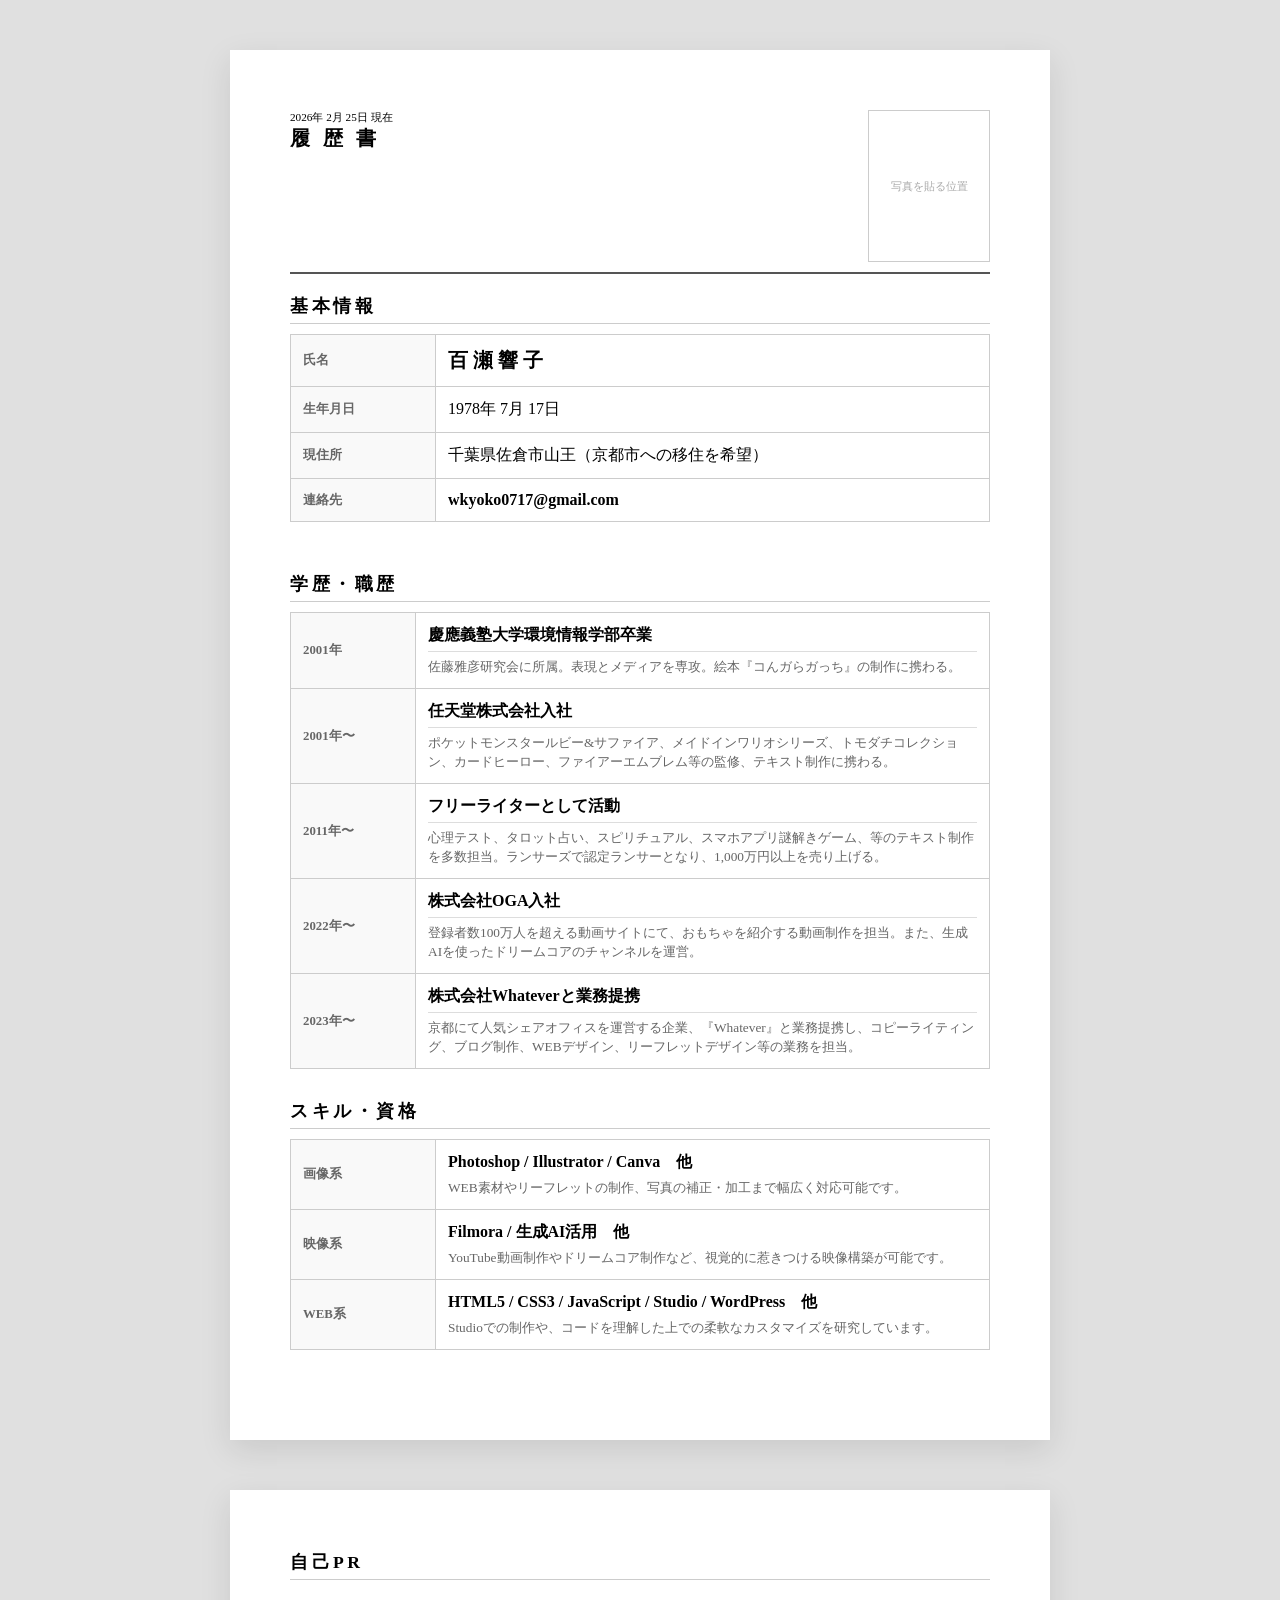
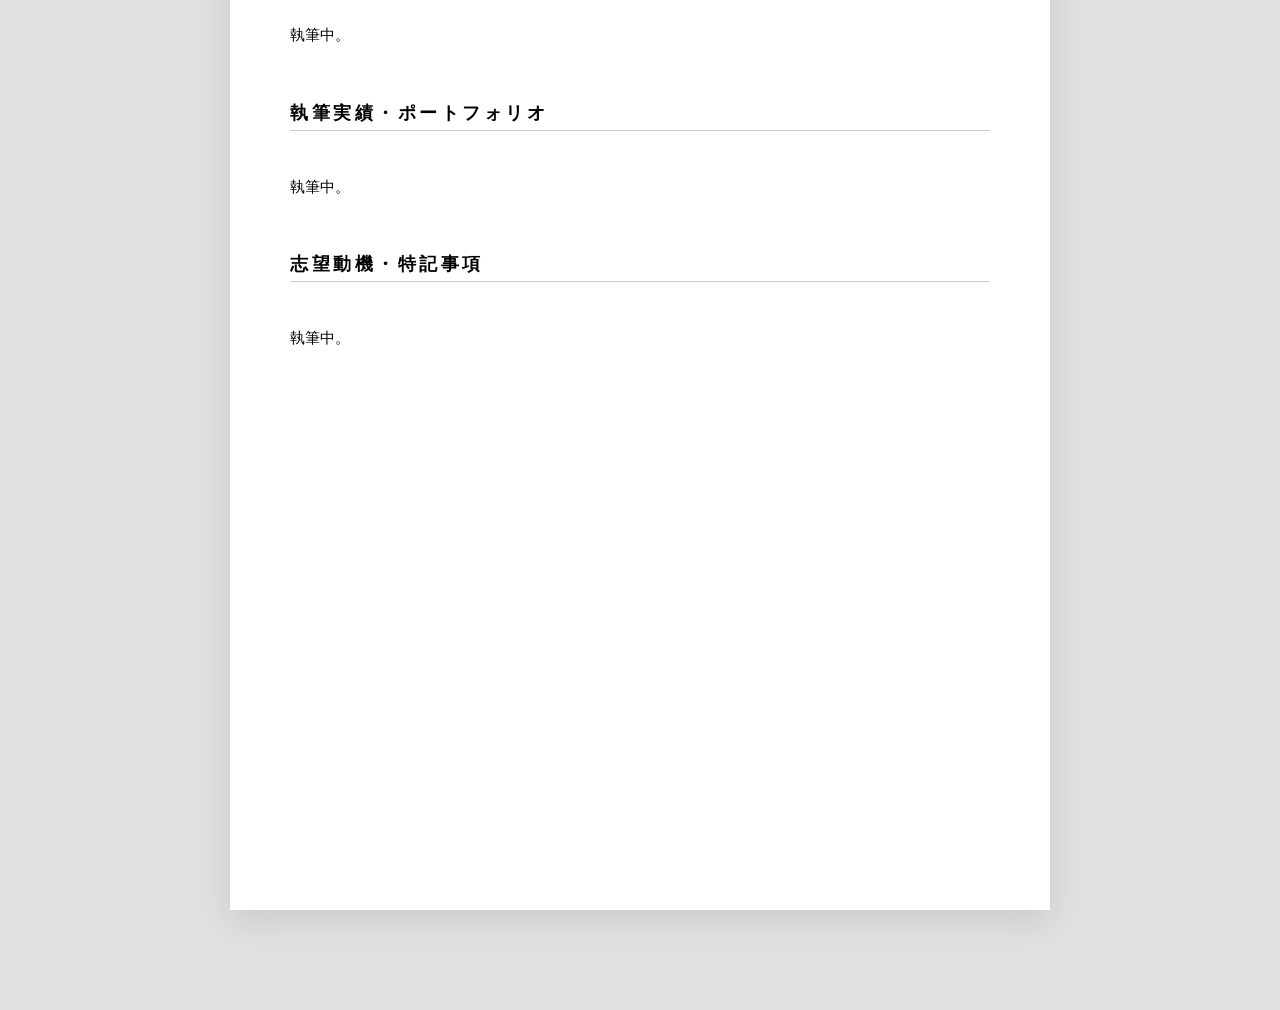
==== resume.html @ fda71596 "Add files via upload" ====
<!DOCTYPE html>
<html lang="ja">
<head>
    <meta charset="UTF-8">
    <title>履歴書 | Interactive Resume (2pages)</title>
    <style>
        /* --- 基本の「紙」の設定 --- */
        body {
            background-color: #e0e0e0; /* 机の上をイメージ */
            display: flex;
            flex-direction: column; /* 縦に並べる */
            align-items: center;
            padding: 50px 0;
            margin: 0;
            font-family: "Sawarabi Mincho", "Hiragino Mincho ProN", serif;
        }

        /* 履歴書本体（紙） */
        .resume-paper {
            background-color: #fff;
            width: 700px;
            min-height: 900px; /* A4っぽさを出すための高さ */
            padding: 60px;
            box-shadow:
              0 10px 30px rgba(0,0,0,0.1);
            margin-bottom: 50px; /* 1枚目と2枚目の間の隙間 */
            position: relative;
            
            /* --- ふんわり出てくるアニメーション --- */
            animation: fadeIn 2s ease-out;
        }

        @keyframes fadeIn {
            from { opacity: 0; transform: translateY(20px); }
            to { opacity: 1; transform: translateY(0); }
        }

        /* 共通の枠組み設定 */
        .header-section {
            display: flex;
            justify-content: space-between;
            border-bottom: 2px solid #555;
            margin-bottom: 20px;
            padding-bottom: 10px;
        }

        h1, h2 {
            margin: 0;
            letter-spacing: 0.2em;
        }

        table {
            width: 100%;
            border-collapse: collapse;
            margin-bottom: 30px;
        }

        th, td {
            border: 1px solid #ccc;
            padding: 12px;
            text-align: left;
        }

        th {
            background-color: #f9f9f9;
            width: 100px;
            font-size: 0.8rem;
            color: #666;
        }

        .profile-img {
            width: 120px;
            height: 150px;
            border: 1px solid #ccc;
            display: flex;
            align-items: center;
            justify-content: center;
            color: #aaa;
            font-size: 0.7rem;
        }

        .section-title {
            font-size: 1.1rem;
            border-bottom: 1px solid #555;
            margin: 20px 0 10px 0;
            padding-bottom: 5px;
        }

        .content-text {
            font-size: 0.95rem;
            line-height: 2;
            white-space: pre-wrap; /* 改行を反映させる */
        }
.section-title {
  font-family: "Hiragino Mincho ProN", "Shippori Mincho", serif; /* 明朝体にこだわる */
  font-weight: bold; /* ほどよい太字 */
  letter-spacing: 0.2em; /* 文字の間隔を広めにあける（これが品格の秘訣！） */
  border-bottom: 1px solid #ccc; /* 線を細く、薄くする */
  background: none; /* 背景色を消して、スッキリさせる */
  padding-left: 0;
}
.org-name {
  font-weight: bold;
  font-family: serif;
  display: block;
  margin-bottom: 5px;
}
    </style>
</head>
<body>

    <div class="resume-paper">
        <div class="header-section">
            <div>
                <p style="font-size: 0.7rem; margin: 0;">2026年 2月 25日 現在</p>
                <h1 style="font-size: 20px;">履 歴 書</h1>
            </div>
            <div class="profile-img">写真を貼る位置</div>
        </div>

      <h2 class="section-title">基本情報</h2>
<div style="display: flex; justify-content: space-between; align-items: flex-start; gap: 20px;">
  <table style="flex: 1; margin-top: 0; border-collapse: collapse;">
    <tr>
      <th style="width: 120px;">氏名</th>
      <td><div style="font-size: 20px; font-weight: bold;">百 瀬 響 子</div></td>
    </tr>
    <tr>
      <th>生年月日</th>
      <td>1978年 7月 17日</td>
    </tr>
    <tr>
      <th>現住所</th>
      <td>千葉県佐倉市山王（京都市への移住を希望）</td>
    </tr>
    <tr>
      <th>連絡先</th>
      <td>
        <div style="font-weight: bold;">wkyoko0717@gmail.com</div>
      </td>
    </tr>
  </table>
</div>



       <h2 class="section-title">学歴・職歴</h2>
<table>
  <tr>
    <th style="width: 80px;">2001年</th>
    <td>
      <div style="border-bottom: 1px solid #ddd; padding-bottom: 5px; margin-bottom: 5px; font-weight: bold;">慶應義塾大学環境情報学部卒業</div>
      <small style="color: #666;">佐藤雅彦研究会に所属。表現とメディアを専攻。絵本『コんガらガっち』の制作に携わる。</small>
    </td>
  </tr>
  
  <tr>
    <th>2001年〜</th>
    <td>
      <div style="border-bottom: 1px solid #ddd; padding-bottom: 5px; margin-bottom: 5px; font-weight: bold;">任天堂株式会社入社</div>
      <small style="color: #666;">ポケットモンスタールビー&サファイア、メイドインワリオシリーズ、トモダチコレクション、カードヒーロー、ファイアーエムブレム等の監修、テキスト制作に携わる。</small>
    </td>
  </tr>
  
  <tr>
    <th>2011年〜</th>
    <td>
      <div style="border-bottom: 1px solid #ddd; padding-bottom: 5px; margin-bottom: 5px; font-weight: bold;">フリーライターとして活動</div>
      <small style="color: #666;">心理テスト、タロット占い、スピリチュアル、スマホアプリ謎解きゲーム、等のテキスト制作を多数担当。ランサーズで認定ランサーとなり、1,000万円以上を売り上げる。</small>
    </td>
  </tr>
  
  <tr>
    <th>2022年〜</th>
    <td>
      <div style="border-bottom: 1px solid #ddd; padding-bottom: 5px; margin-bottom: 5px; font-weight: bold;">株式会社OGA入社</div>
      <small style="color: #666;">登録者数100万人を超える動画サイトにて、おもちゃを紹介する動画制作を担当。また、生成AIを使ったドリームコアのチャンネルを運営。</small>
    </td>
  </tr>
  
  <tr>
    <th>2023年〜</th>
    <td>
      <div style="border-bottom: 1px solid #ddd; padding-bottom: 5px; margin-bottom: 5px; font-weight: bold;">株式会社Whateverと業務提携</div>
      <small style="color: #666;">京都にて人気シェアオフィスを運営する企業、『Whatever』と業務提携し、コピーライティング、ブログ制作、WEBデザイン、リーフレットデザイン等の業務を担当。</small>
    </td>
  </tr>
</table>



        <h2 class="section-title">スキル・資格</h2>
<table>
  <tr>
    <th style="width: 120px;">画像系</th>
    <td>
      <div style="font-weight: bold; margin-bottom: 5px;">Photoshop / Illustrator / Canva　他</div>
      <small style="color: #666;">WEB素材やリーフレットの制作、写真の補正・加工まで幅広く対応可能です。</small>
    </td>
  </tr>
  <tr>
    <th>映像系</th>
    <td>
      <div style="font-weight: bold; margin-bottom: 5px;">Filmora / 生成AI活用　他</div>
      <small style="color: #666;">YouTube動画制作やドリームコア制作など、視覚的に惹きつける映像構築が可能です。</small>
    </td>
  </tr>
  <tr>
    <th>WEB系</th>
    <td>
      <div style="font-weight: bold; margin-bottom: 5px;">HTML5 / CSS3 / JavaScript / Studio / WordPress　他</div>
      <small style="color: #666;">Studioでの制作や、コードを理解した上での柔軟なカスタマイズを研究しています。</small>
    </td>
  </tr>
</table>

    </div>

    <div class="resume-paper">
        <h2 class="section-title" style="margin-top: 0;">自己PR</h2>
        <div class="content-text">
執筆中。
        </div>

        <h2 class="section-title">執筆実績・ポートフォリオ</h2>
        <div class="content-text">
執筆中。
        </div>

        <h2 class="section-title">志望動機・特記事項</h2>
        <div class="content-text">
執筆中。
        </div>
    </div>

</body>
</html>
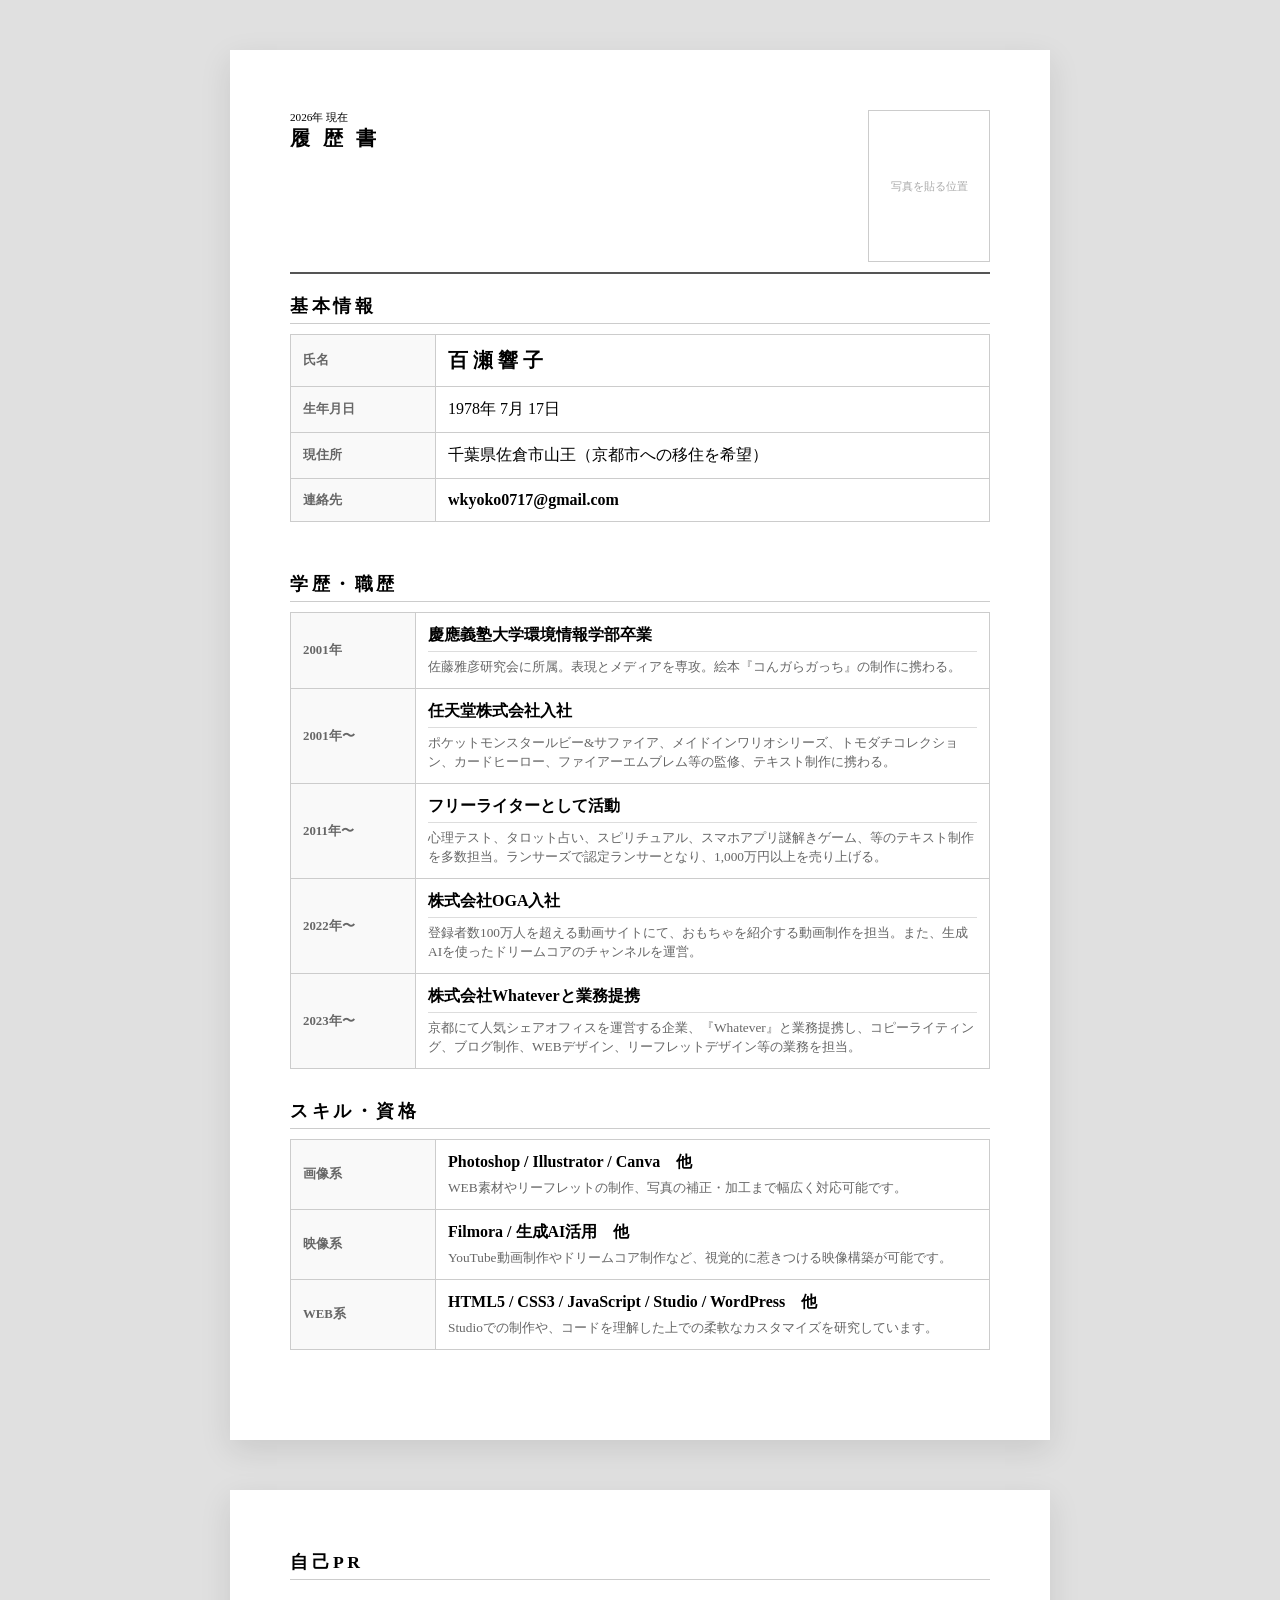
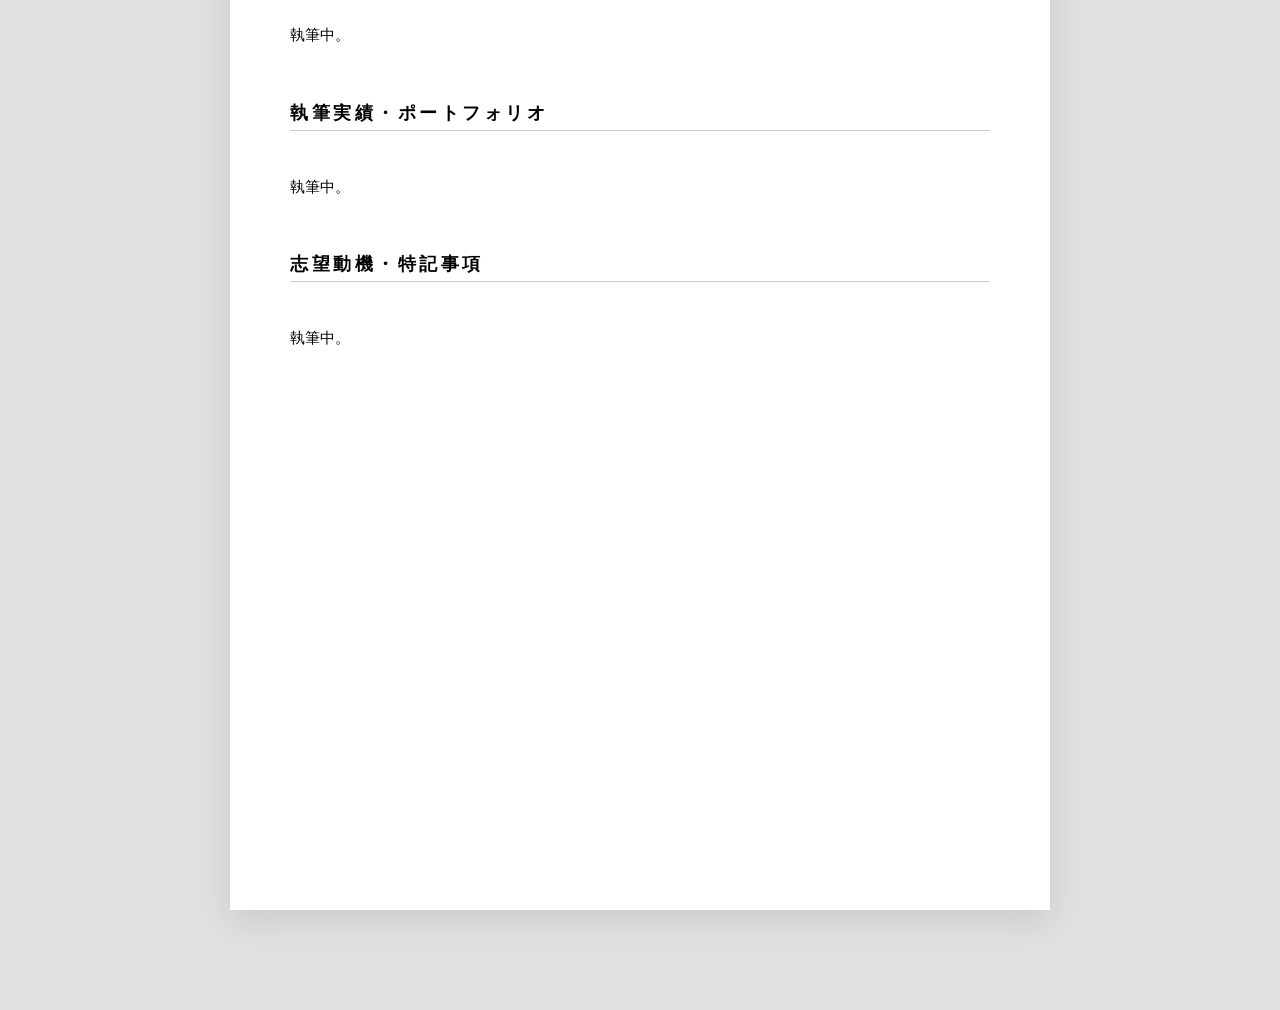
==== commit e8dd1b54: "Update resume.html" ====
--- a/resume.html
+++ b/resume.html
@@ -112,7 +112,7 @@
     <div class="resume-paper">
         <div class="header-section">
             <div>
-                <p style="font-size: 0.7rem; margin: 0;">2026年 2月 25日 現在</p>
+                <p style="font-size: 0.7rem; margin: 0;">2026年 現在</p>
                 <h1 style="font-size: 20px;">履 歴 書</h1>
             </div>
             <div class="profile-img">写真を貼る位置</div>
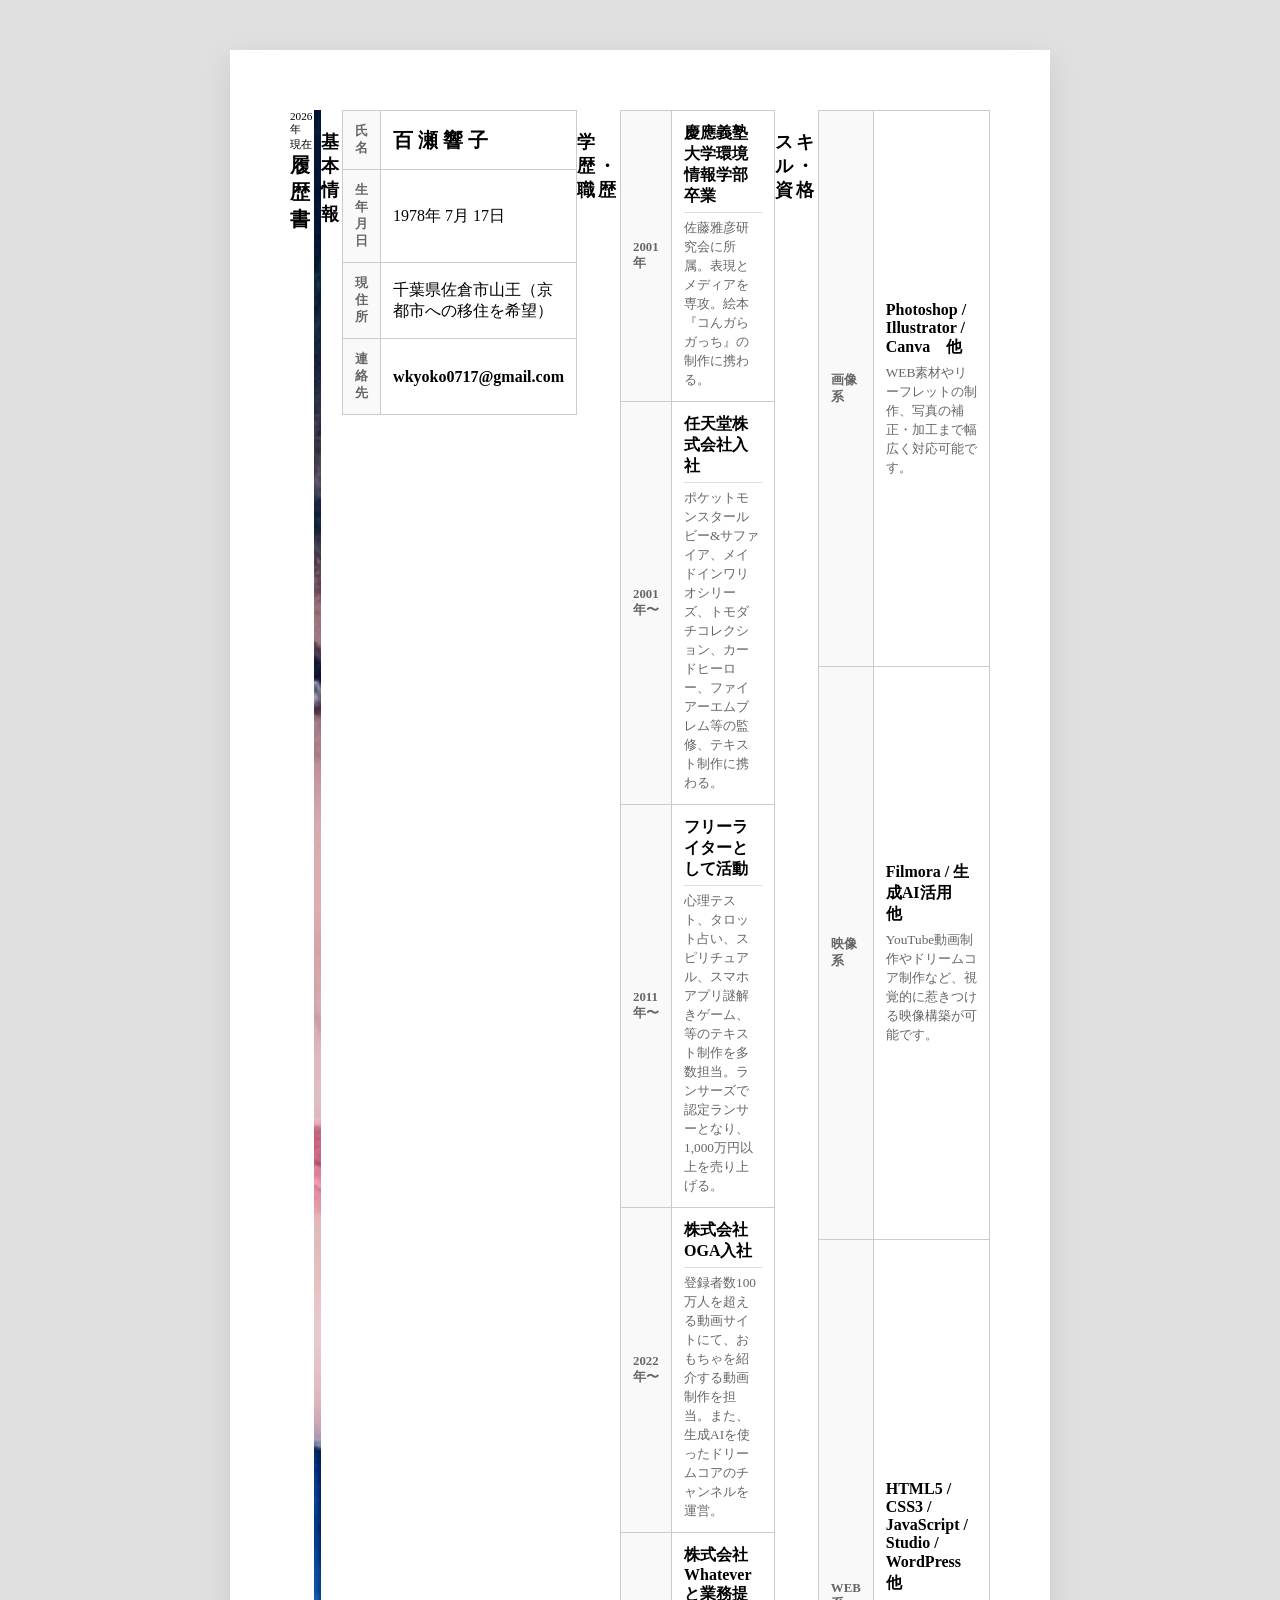
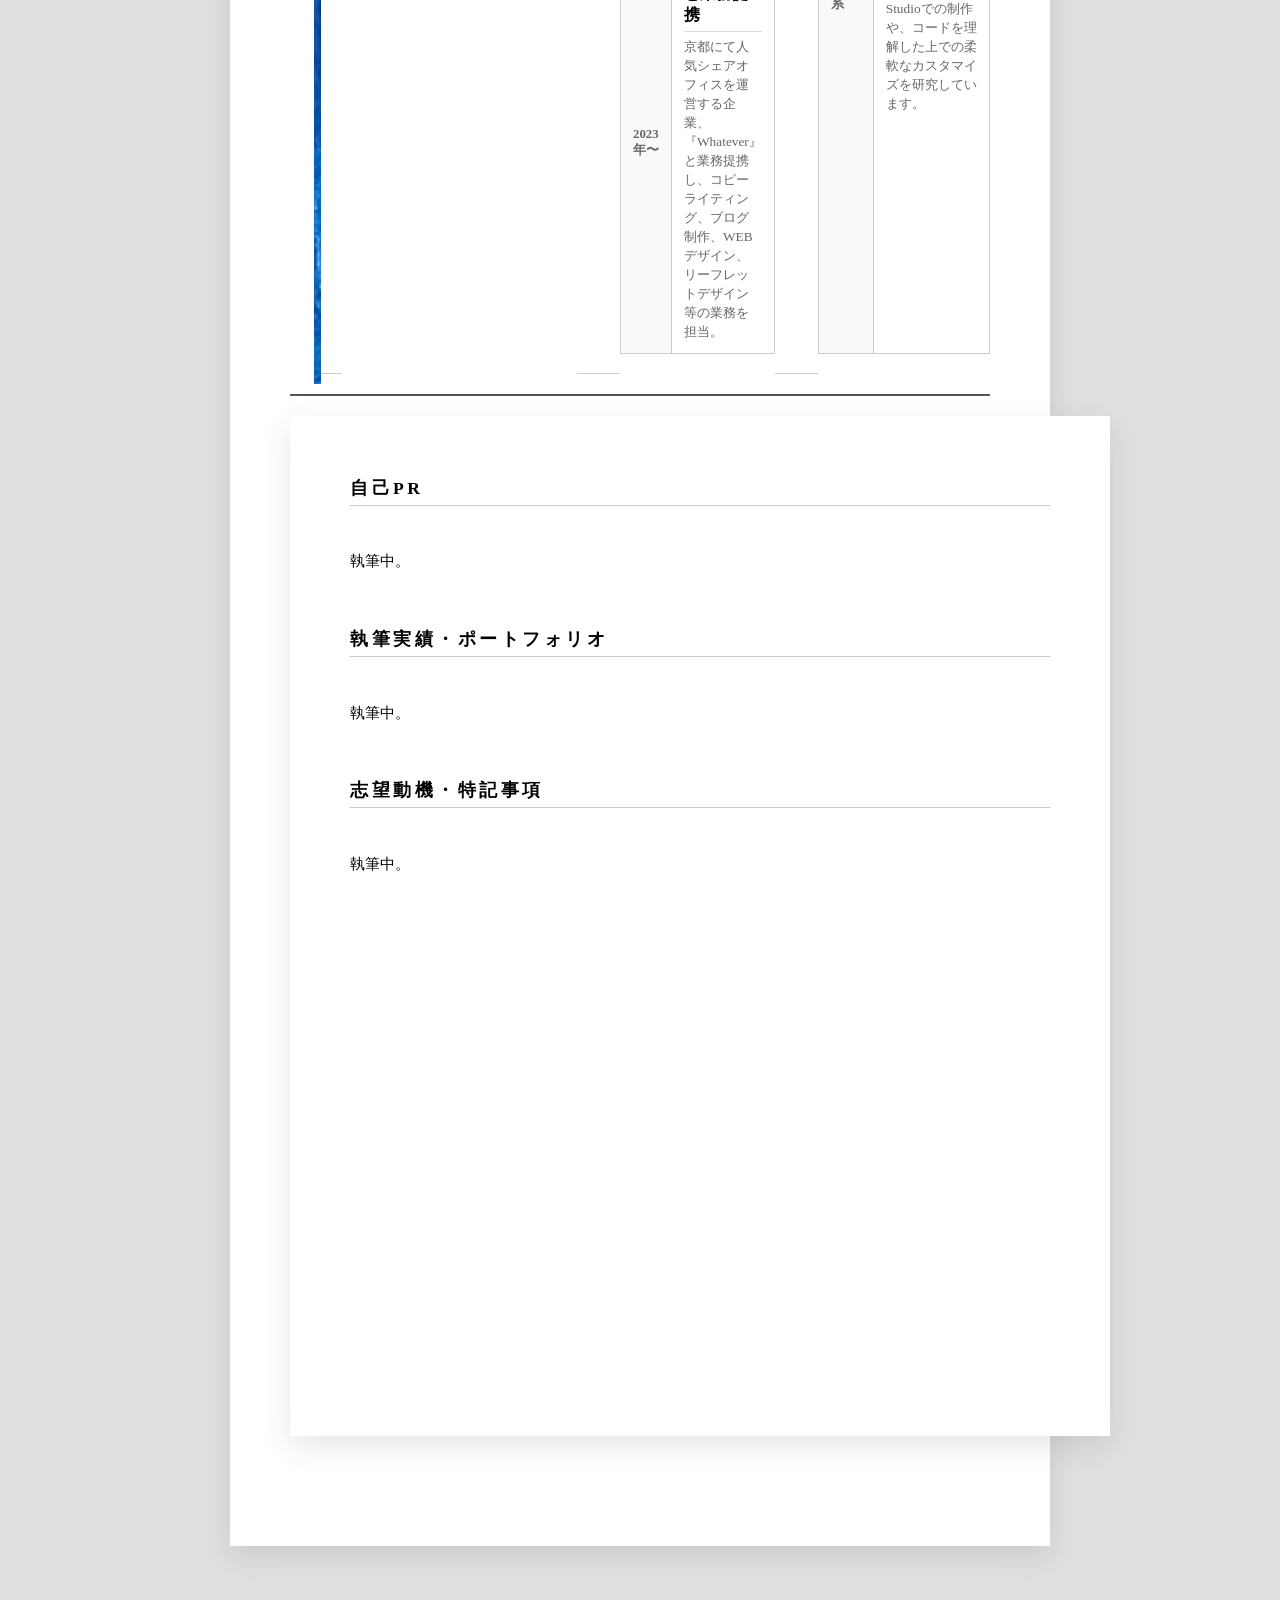
==== commit 14aaec74: "Update resume.html" ====
--- a/resume.html
+++ b/resume.html
@@ -115,8 +115,9 @@
                 <p style="font-size: 0.7rem; margin: 0;">2026年 現在</p>
                 <h1 style="font-size: 20px;">履 歴 書</h1>
             </div>
-            <div class="profile-img">写真を貼る位置</div>
-        </div>
+           <div class="photo-box">
+    <img src="images/kyoko.jpg" alt="百瀬 響子" style="width: 100%; height: 100%; object-fit: cover;">
+</div>
 
       <h2 class="section-title">基本情報</h2>
 <div style="display: flex; justify-content: space-between; align-items: flex-start; gap: 20px;">
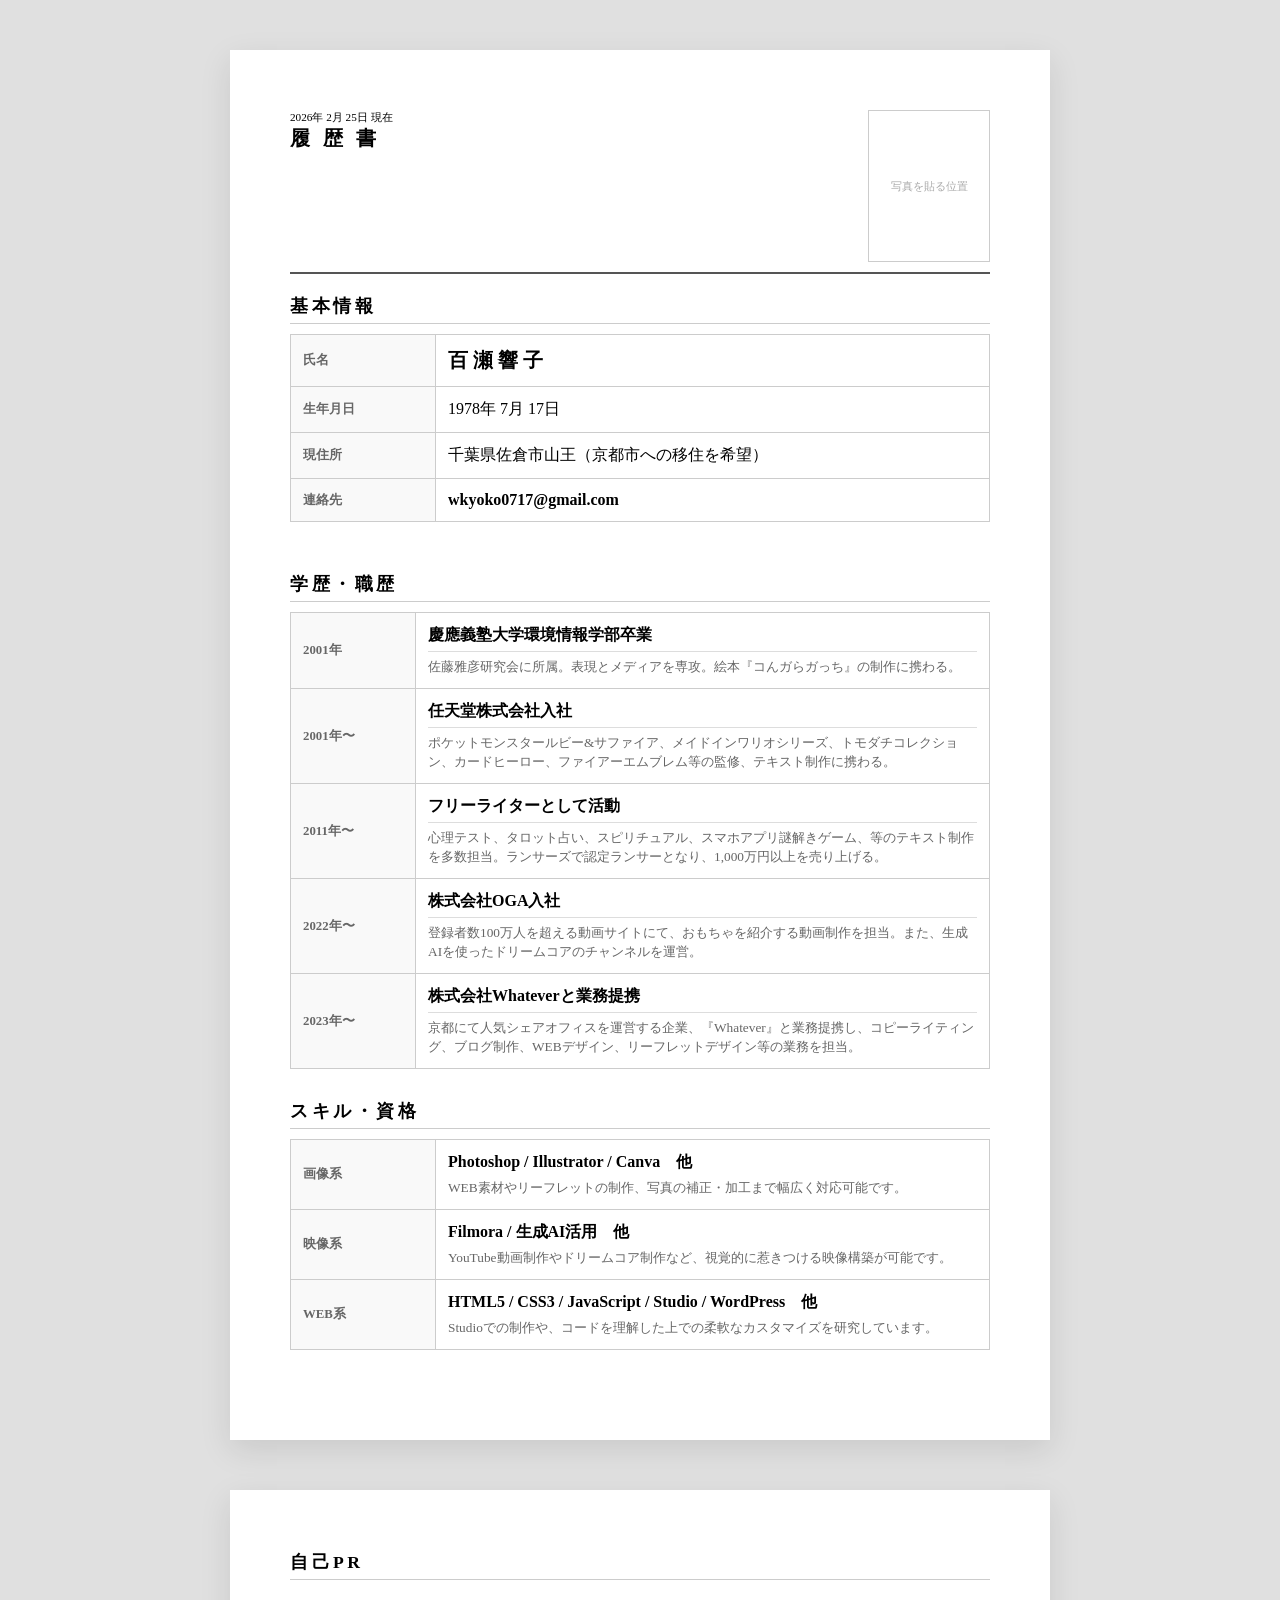
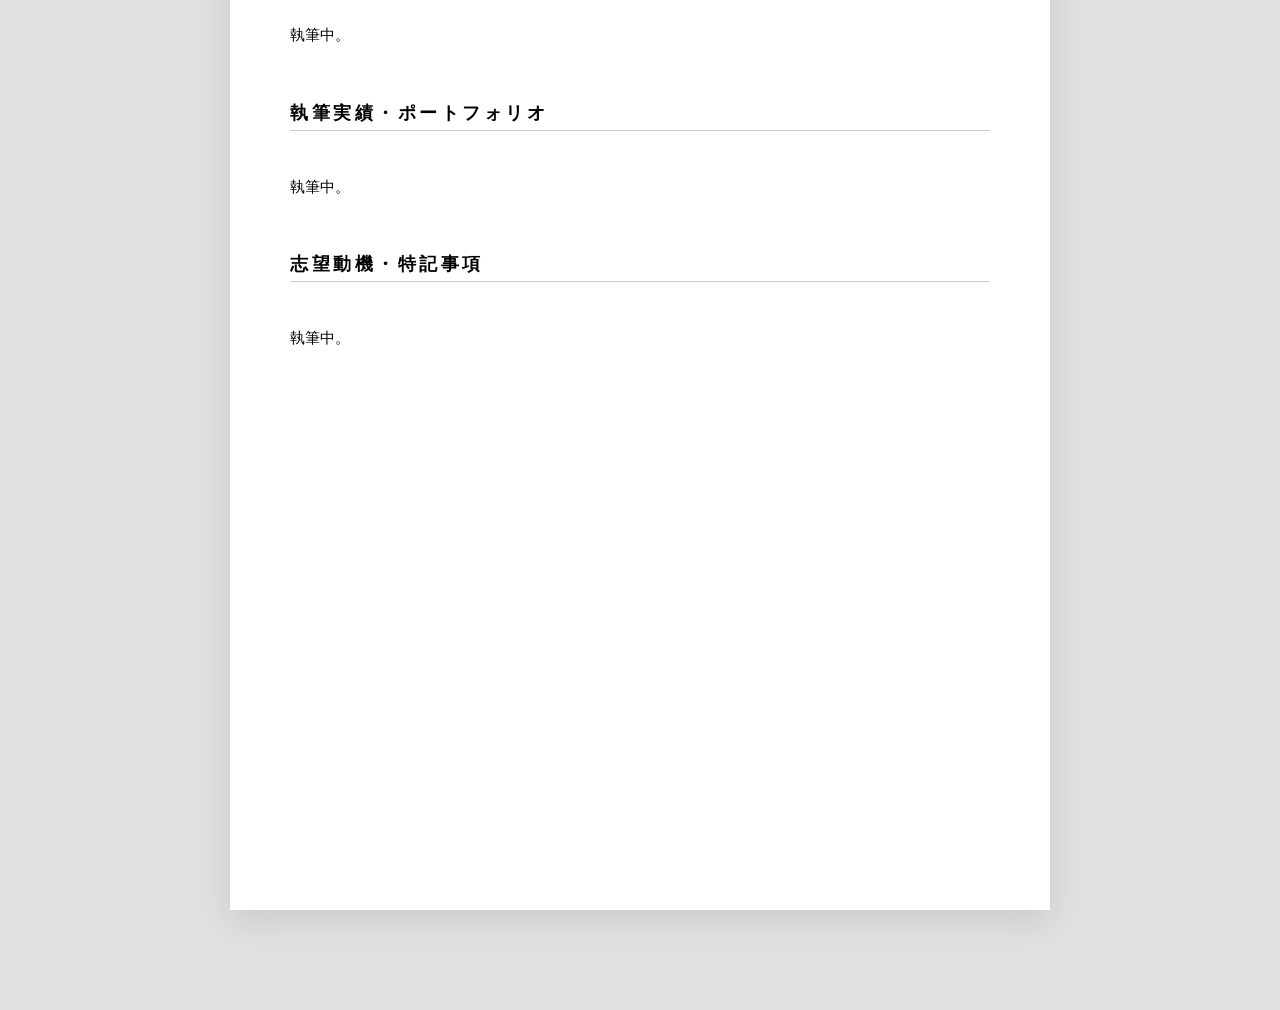
==== commit 15b7dc3c: "Update resume.html" ====
--- a/resume.html
+++ b/resume.html
@@ -112,12 +112,11 @@
     <div class="resume-paper">
         <div class="header-section">
             <div>
-                <p style="font-size: 0.7rem; margin: 0;">2026年 現在</p>
+                <p style="font-size: 0.7rem; margin: 0;">2026年 2月 25日 現在</p>
                 <h1 style="font-size: 20px;">履 歴 書</h1>
             </div>
-           <div class="photo-box">
-    <img src="images/kyoko.jpg" alt="百瀬 響子" style="width: 100%; height: 100%; object-fit: cover;">
-</div>
+            <div class="profile-img">写真を貼る位置</div>
+        </div>
 
       <h2 class="section-title">基本情報</h2>
 <div style="display: flex; justify-content: space-between; align-items: flex-start; gap: 20px;">
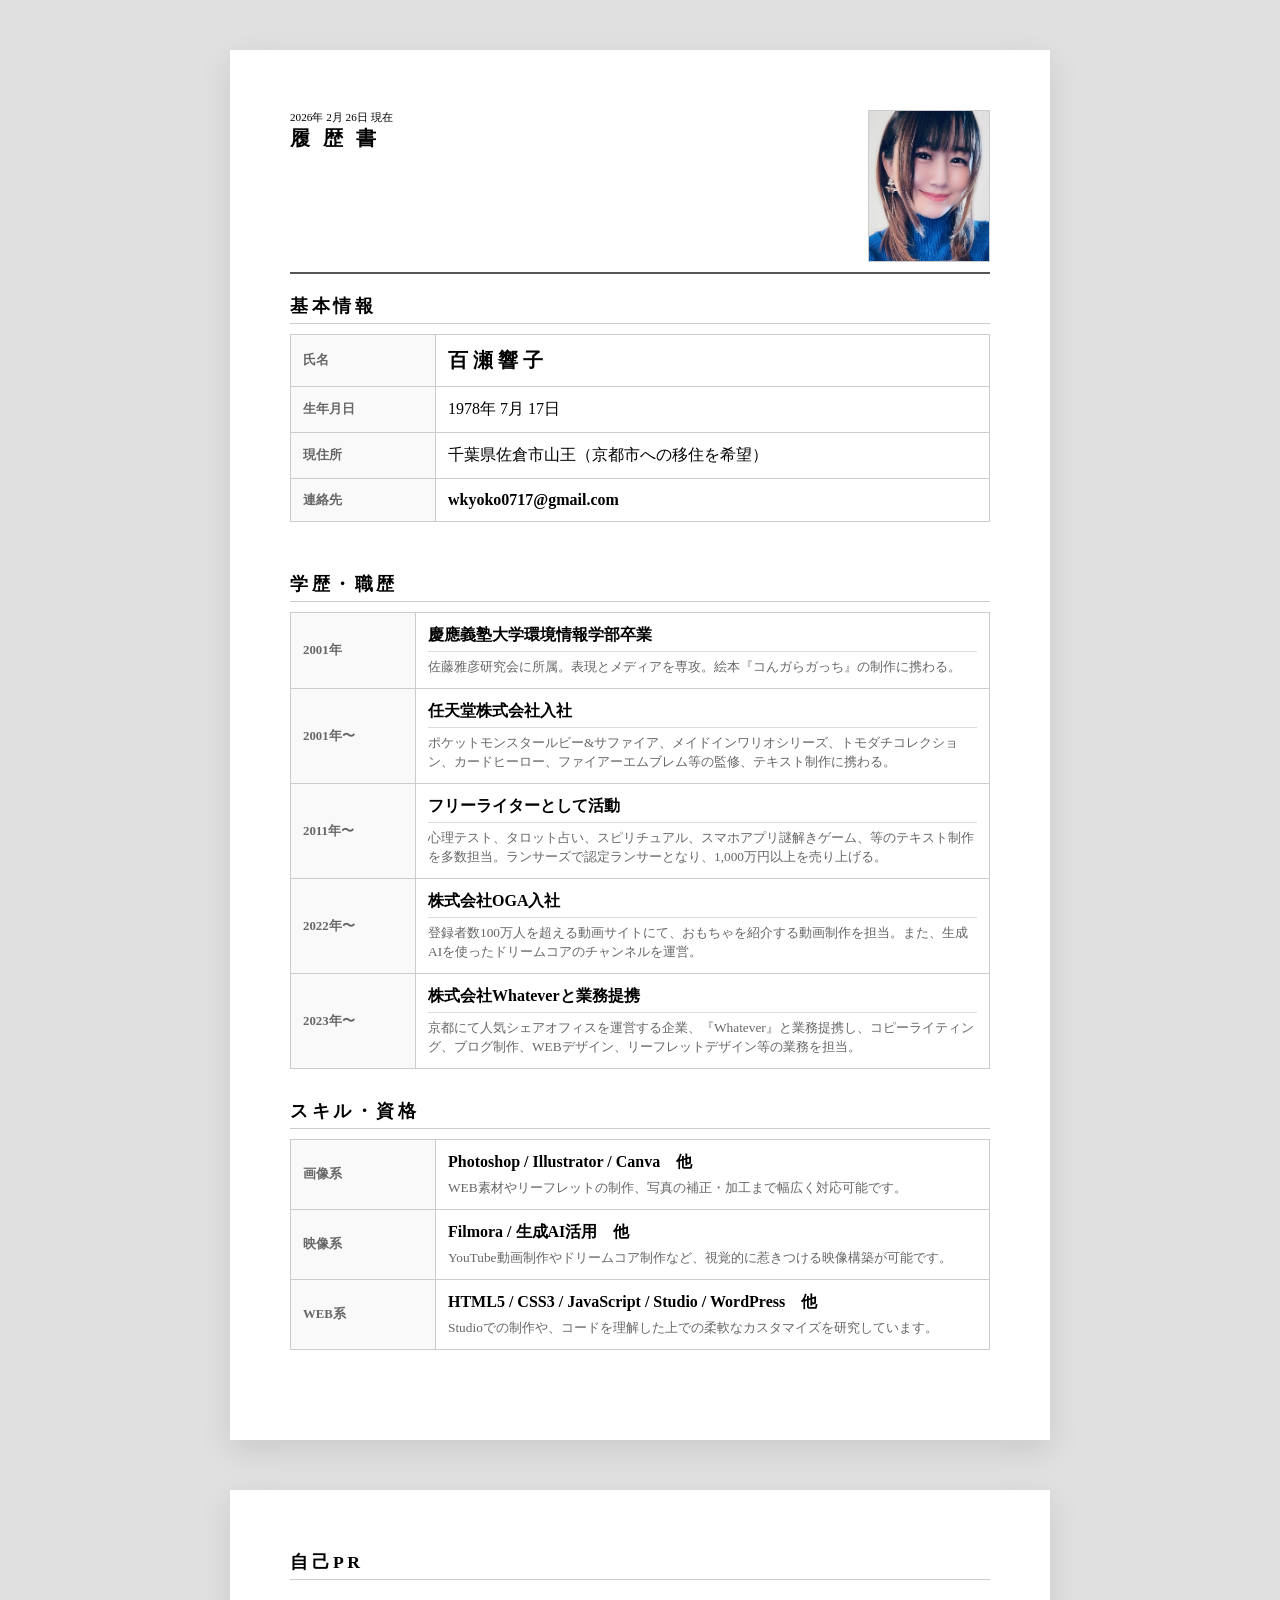
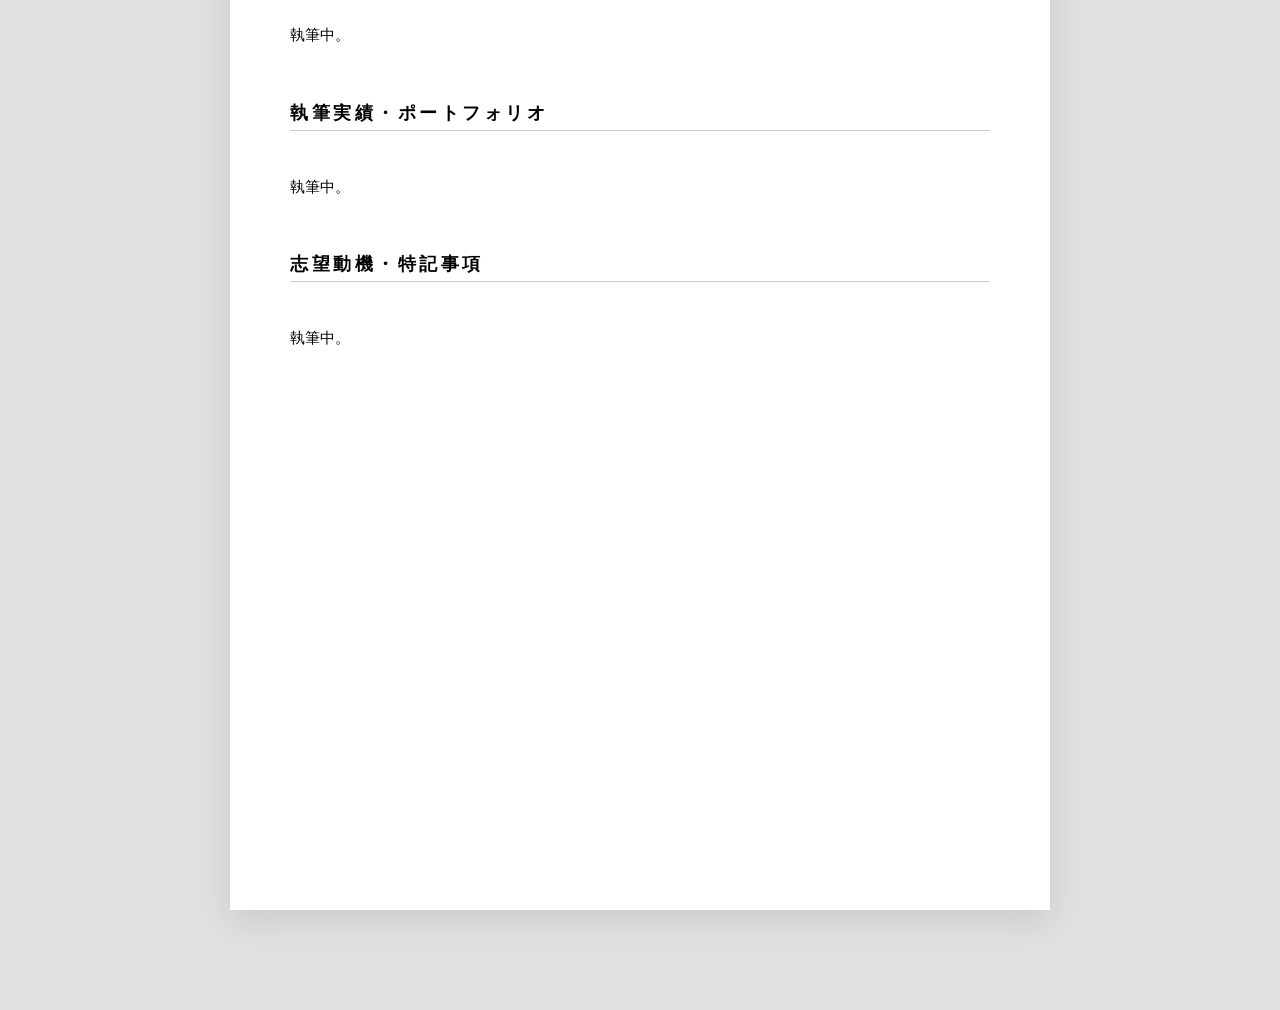
==== commit 34f850f9: "写真添付" ====
--- a/resume.html
+++ b/resume.html
@@ -75,8 +75,13 @@
             display: flex;
             align-items: center;
             justify-content: center;
-            color: #aaa;
-            font-size: 0.7rem;
+            overflow: hidden; /* 写真が枠からはみ出ないように */
+        }
+
+        .profile-img img {
+            width: 100%;
+            height: 100%;
+            object-fit: cover; /* 枠いっぱいに写真を合わせる */
         }
 
         .section-title {
@@ -112,10 +117,12 @@
     <div class="resume-paper">
         <div class="header-section">
             <div>
-                <p style="font-size: 0.7rem; margin: 0;">2026年 2月 25日 現在</p>
+                <p style="font-size: 0.7rem; margin: 0;">2026年 2月 26日 現在</p>
                 <h1 style="font-size: 20px;">履 歴 書</h1>
             </div>
-            <div class="profile-img">写真を貼る位置</div>
+            <div class="profile-img">
+                <img src="images/kyoko.jpg" alt="百瀬 響子">
+            </div>
         </div>
 
       <h2 class="section-title">基本情報</h2>
@@ -235,5 +242,3 @@
 
 </body>
 </html>
-
-
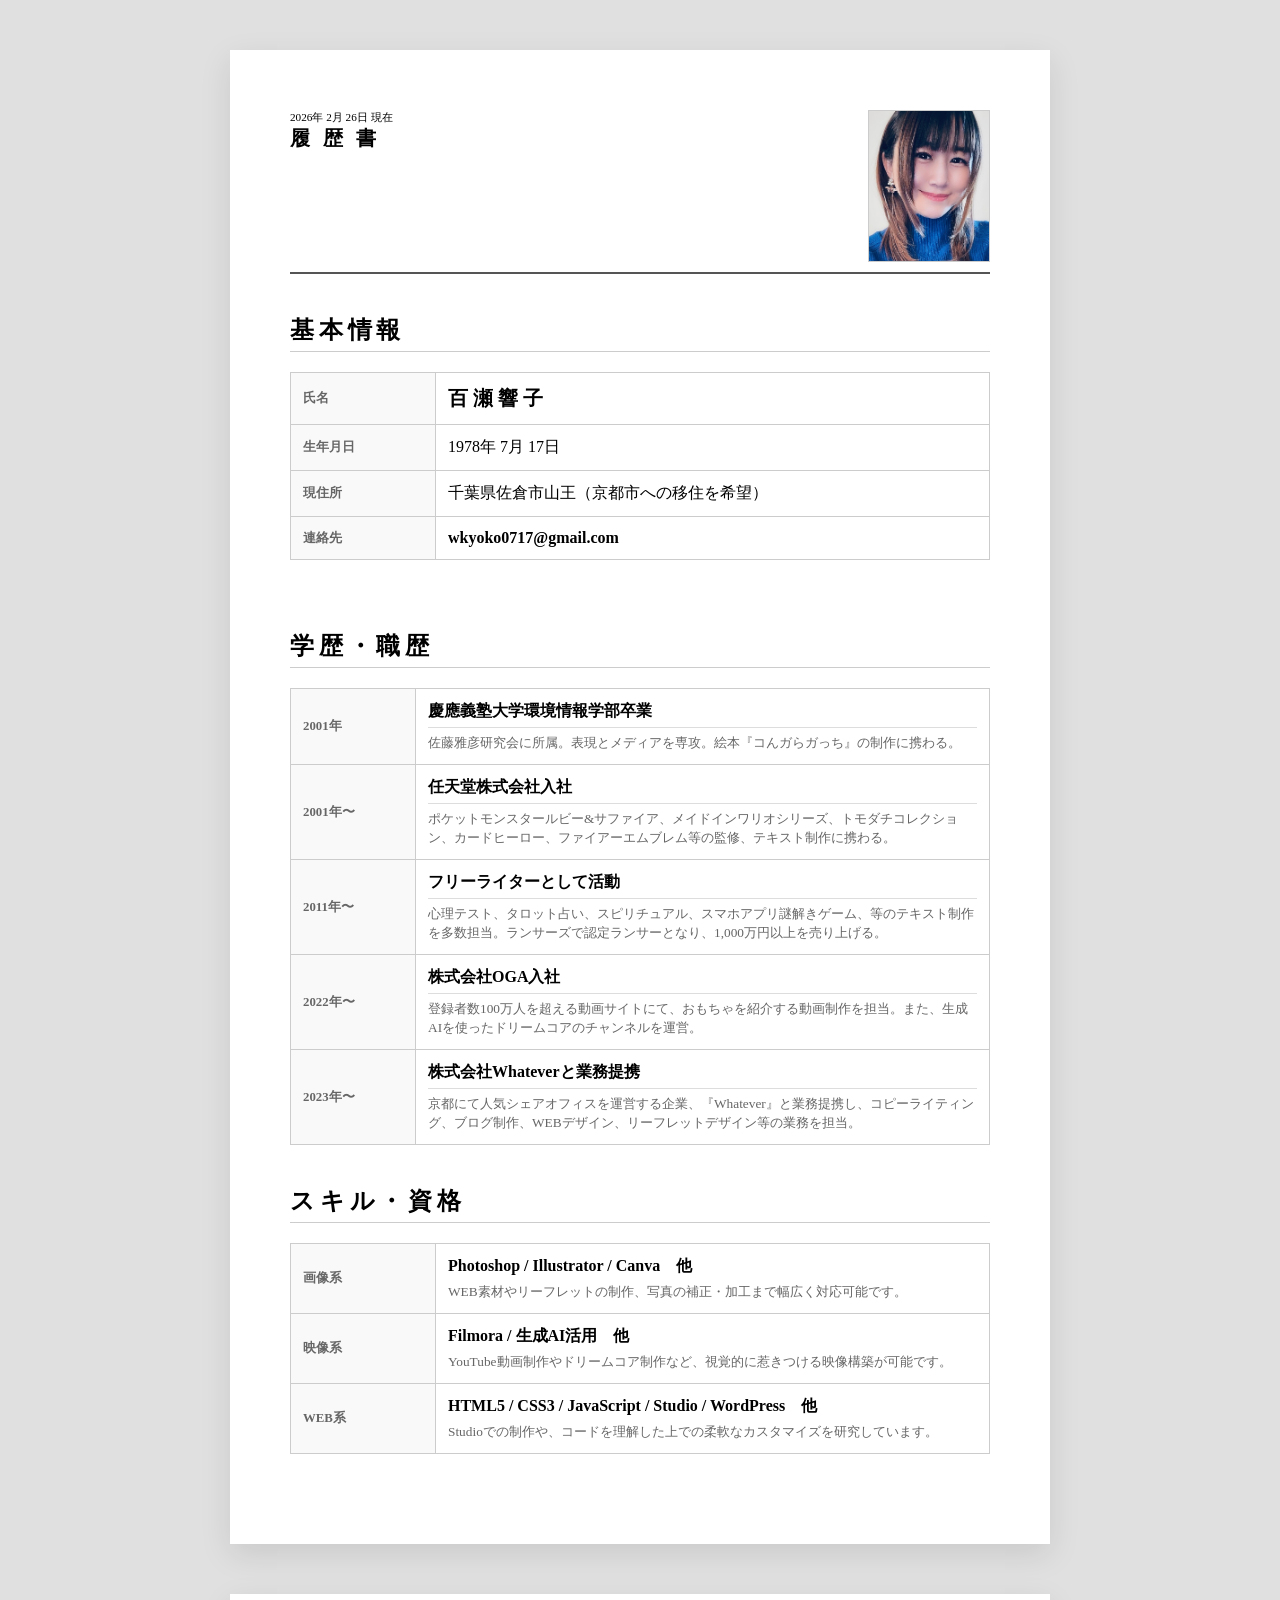
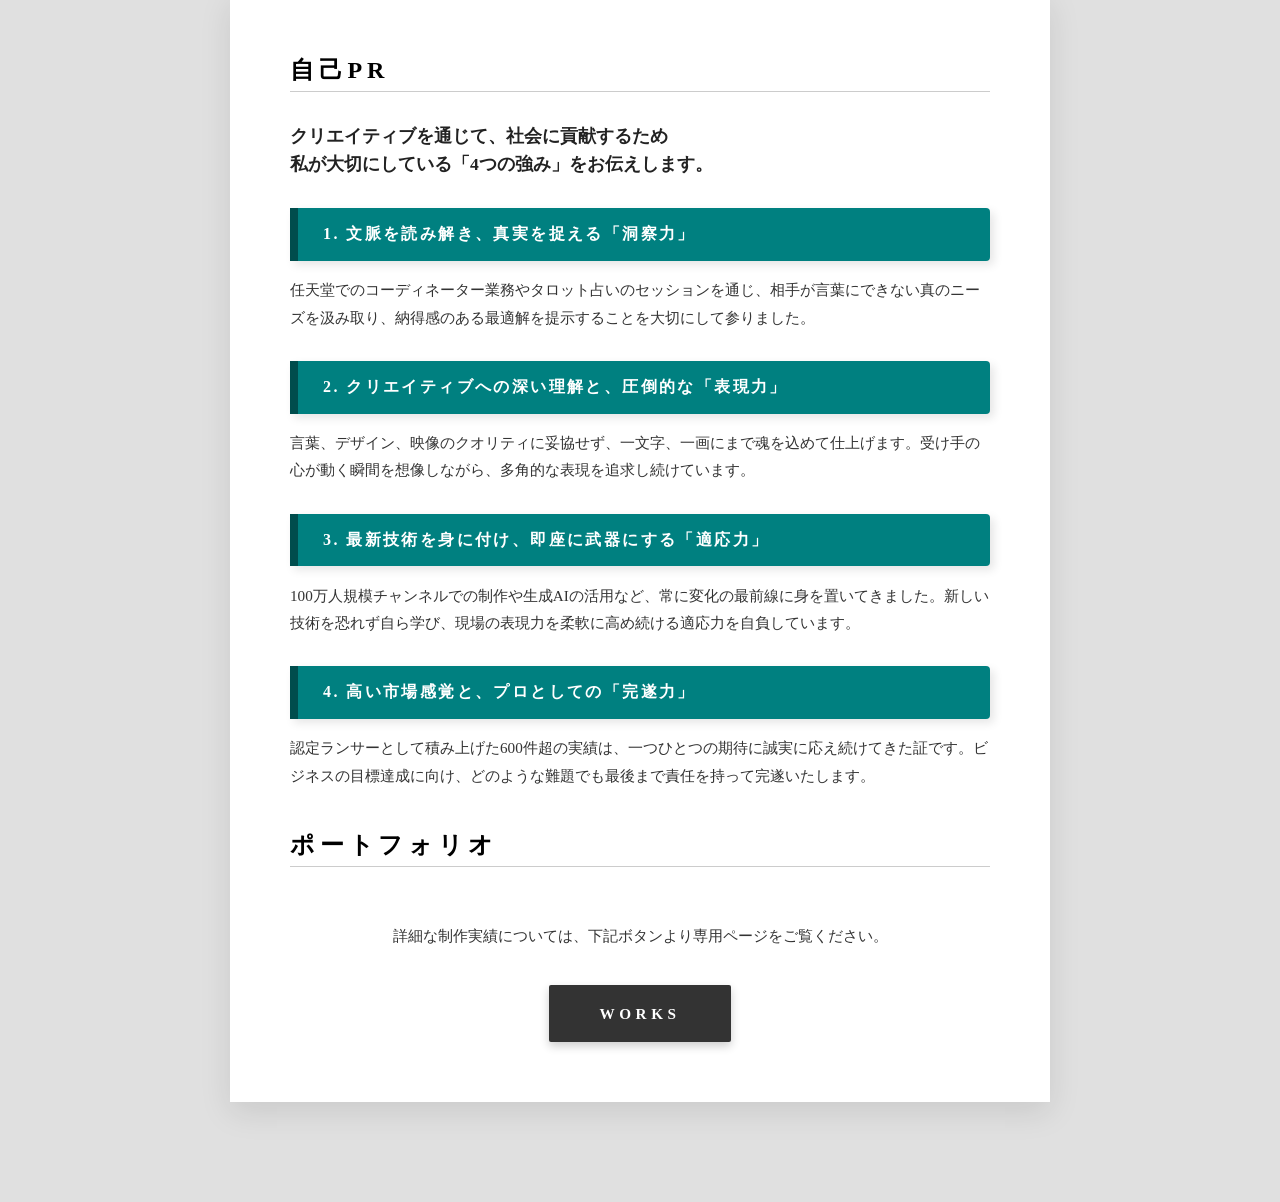
==== commit dd324897: "Add files via upload" ====
--- a/resume.html
+++ b/resume.html
@@ -2,32 +2,28 @@
 <html lang="ja">
 <head>
     <meta charset="UTF-8">
-    <title>履歴書 | Interactive Resume (2pages)</title>
+    <title>履歴書 | 百瀬 響子 Interactive Resume</title>
     <style>
         /* --- 基本の「紙」の設定 --- */
         body {
-            background-color: #e0e0e0; /* 机の上をイメージ */
+            background-color: #e0e0e0;
             display: flex;
-            flex-direction: column; /* 縦に並べる */
+            flex-direction: column;
             align-items: center;
             padding: 50px 0;
             margin: 0;
             font-family: "Sawarabi Mincho", "Hiragino Mincho ProN", serif;
         }
 
-        /* 履歴書本体（紙） */
         .resume-paper {
             background-color: #fff;
             width: 700px;
-            min-height: 900px; /* A4っぽさを出すための高さ */
+            min-height: 900px;
             padding: 60px;
-            box-shadow:
-              0 10px 30px rgba(0,0,0,0.1);
-            margin-bottom: 50px; /* 1枚目と2枚目の間の隙間 */
+            box-shadow: 0 10px 30px rgba(0,0,0,0.1);
+            margin-bottom: 50px;
             position: relative;
-            
-            /* --- ふんわり出てくるアニメーション --- */
-            animation: fadeIn 2s ease-out;
+            animation: fadeIn 1.5s ease-out forwards;
         }
 
         @keyframes fadeIn {
@@ -35,7 +31,26 @@
             to { opacity: 1; transform: translateY(0); }
         }
 
-        /* 共通の枠組み設定 */
+        /* --- 2枚目のアニメーション（タイトルのみ） --- */
+        .fade-in-title {
+            opacity: 0;
+            transform: translateX(-20px);
+            transition: opacity 0.8s ease-out, transform 0.8s ease-out, letter-spacing 0.8s ease-out;
+            display: block;
+        }
+
+        .fade-in-title.is-visible {
+            opacity: 1;
+            transform: translateX(0);
+            letter-spacing: 0.15em;
+        }
+
+        .delay-1 { transition-delay: 0.2s; }
+        .delay-2 { transition-delay: 0.4s; }
+        .delay-3 { transition-delay: 0.6s; }
+        .delay-4 { transition-delay: 0.8s; }
+
+        /* --- 共通デザインパーツ --- */
         .header-section {
             display: flex;
             justify-content: space-between;
@@ -44,10 +59,7 @@
             padding-bottom: 10px;
         }
 
-        h1, h2 {
-            margin: 0;
-            letter-spacing: 0.2em;
-        }
+        h1, h2 { margin: 0; letter-spacing: 0.2em; }
 
         table {
             width: 100%;
@@ -75,41 +87,70 @@
             display: flex;
             align-items: center;
             justify-content: center;
-            overflow: hidden; /* 写真が枠からはみ出ないように */
+            overflow: hidden;
         }
 
         .profile-img img {
             width: 100%;
             height: 100%;
-            object-fit: cover; /* 枠いっぱいに写真を合わせる */
+            object-fit: cover;
         }
 
         .section-title {
-            font-size: 1.1rem;
-            border-bottom: 1px solid #555;
-            margin: 20px 0 10px 0;
+            font-family: "Hiragino Mincho ProN", "Shippori Mincho", serif;
+            font-weight: bold;
+            letter-spacing: 0.2em;
+            border-bottom: 1px solid #ccc;
+            margin: 40px 0 20px 0;
             padding-bottom: 5px;
         }
 
         .content-text {
             font-size: 0.95rem;
-            line-height: 2;
-            white-space: pre-wrap; /* 改行を反映させる */
-        }
-.section-title {
-  font-family: "Hiragino Mincho ProN", "Shippori Mincho", serif; /* 明朝体にこだわる */
-  font-weight: bold; /* ほどよい太字 */
-  letter-spacing: 0.2em; /* 文字の間隔を広めにあける（これが品格の秘訣！） */
-  border-bottom: 1px solid #ccc; /* 線を細く、薄くする */
-  background: none; /* 背景色を消して、スッキリさせる */
-  padding-left: 0;
-}
-.org-name {
-  font-weight: bold;
-  font-family: serif;
-  display: block;
-  margin-bottom: 5px;
-}
+            line-height: 1.8;
+            color: #333;
+        }
+
+        /* 2枚目の特別なデザイン */
+        .pr-title {
+            font-weight: bold;
+            font-size: 1rem;
+            background-color: #008080; 
+            color: #fff;
+            padding: 12px 25px;
+            margin-bottom: 15px;
+            border-radius: 0 4px 4px 0;
+            box-shadow: 4px 4px 10px rgba(0,0,0,0.1);
+            border-left: 8px solid #004d4d;
+        }
+
+        .intro-text {
+            font-size: 1.1rem;
+            margin: 30px 0 30px 0;
+            font-weight: bold;
+            color: #222;
+            text-align: left;
+            line-height: 1.6;
+        }
+
+        .btn-works {
+            display: inline-block;
+            margin-top: 20px;
+            padding: 15px 50px;
+            background-color: #333;
+            color: #fff;
+            text-decoration: none;
+            letter-spacing: 0.3em;
+            font-weight: bold;
+            border-radius: 2px;
+            transition: all 0.3s ease;
+            box-shadow: 0 4px 10px rgba(0,0,0,0.2);
+        }
+        .btn-works:hover {
+            background-color: #555;
+            transform: translateY(-2px);
+            box-shadow: 0 6px 15px rgba(0,0,0,0.3);
+        }
     </style>
 </head>
 <body>
@@ -125,120 +166,145 @@
             </div>
         </div>
 
-      <h2 class="section-title">基本情報</h2>
-<div style="display: flex; justify-content: space-between; align-items: flex-start; gap: 20px;">
-  <table style="flex: 1; margin-top: 0; border-collapse: collapse;">
-    <tr>
-      <th style="width: 120px;">氏名</th>
-      <td><div style="font-size: 20px; font-weight: bold;">百 瀬 響 子</div></td>
-    </tr>
-    <tr>
-      <th>生年月日</th>
-      <td>1978年 7月 17日</td>
-    </tr>
-    <tr>
-      <th>現住所</th>
-      <td>千葉県佐倉市山王（京都市への移住を希望）</td>
-    </tr>
-    <tr>
-      <th>連絡先</th>
-      <td>
-        <div style="font-weight: bold;">wkyoko0717@gmail.com</div>
-      </td>
-    </tr>
-  </table>
-</div>
-
-
-
-       <h2 class="section-title">学歴・職歴</h2>
-<table>
-  <tr>
-    <th style="width: 80px;">2001年</th>
-    <td>
-      <div style="border-bottom: 1px solid #ddd; padding-bottom: 5px; margin-bottom: 5px; font-weight: bold;">慶應義塾大学環境情報学部卒業</div>
-      <small style="color: #666;">佐藤雅彦研究会に所属。表現とメディアを専攻。絵本『コんガらガっち』の制作に携わる。</small>
-    </td>
-  </tr>
-  
-  <tr>
-    <th>2001年〜</th>
-    <td>
-      <div style="border-bottom: 1px solid #ddd; padding-bottom: 5px; margin-bottom: 5px; font-weight: bold;">任天堂株式会社入社</div>
-      <small style="color: #666;">ポケットモンスタールビー&サファイア、メイドインワリオシリーズ、トモダチコレクション、カードヒーロー、ファイアーエムブレム等の監修、テキスト制作に携わる。</small>
-    </td>
-  </tr>
-  
-  <tr>
-    <th>2011年〜</th>
-    <td>
-      <div style="border-bottom: 1px solid #ddd; padding-bottom: 5px; margin-bottom: 5px; font-weight: bold;">フリーライターとして活動</div>
-      <small style="color: #666;">心理テスト、タロット占い、スピリチュアル、スマホアプリ謎解きゲーム、等のテキスト制作を多数担当。ランサーズで認定ランサーとなり、1,000万円以上を売り上げる。</small>
-    </td>
-  </tr>
-  
-  <tr>
-    <th>2022年〜</th>
-    <td>
-      <div style="border-bottom: 1px solid #ddd; padding-bottom: 5px; margin-bottom: 5px; font-weight: bold;">株式会社OGA入社</div>
-      <small style="color: #666;">登録者数100万人を超える動画サイトにて、おもちゃを紹介する動画制作を担当。また、生成AIを使ったドリームコアのチャンネルを運営。</small>
-    </td>
-  </tr>
-  
-  <tr>
-    <th>2023年〜</th>
-    <td>
-      <div style="border-bottom: 1px solid #ddd; padding-bottom: 5px; margin-bottom: 5px; font-weight: bold;">株式会社Whateverと業務提携</div>
-      <small style="color: #666;">京都にて人気シェアオフィスを運営する企業、『Whatever』と業務提携し、コピーライティング、ブログ制作、WEBデザイン、リーフレットデザイン等の業務を担当。</small>
-    </td>
-  </tr>
-</table>
-
-
+        <h2 class="section-title">基本情報</h2>
+        <div style="display: flex; justify-content: space-between; align-items: flex-start; gap: 20px;">
+          <table style="flex: 1; margin-top: 0; border-collapse: collapse;">
+            <tr>
+              <th style="width: 120px;">氏名</th>
+              <td><div style="font-size: 20px; font-weight: bold;">百 瀬 響 子</div></td>
+            </tr>
+            <tr>
+              <th>生年月日</th>
+              <td>1978年 7月 17日</td>
+            </tr>
+            <tr>
+              <th>現住所</th>
+              <td>千葉県佐倉市山王（京都市への移住を希望）</td>
+            </tr>
+            <tr>
+              <th>連絡先</th>
+              <td>
+                <div style="font-weight: bold;">wkyoko0717@gmail.com</div>
+              </td>
+            </tr>
+          </table>
+        </div>
+
+        <h2 class="section-title">学歴・職歴</h2>
+        <table>
+          <tr>
+            <th style="width: 80px;">2001年</th>
+            <td>
+              <div style="border-bottom: 1px solid #ddd; padding-bottom: 5px; margin-bottom: 5px; font-weight: bold;">慶應義塾大学環境情報学部卒業</div>
+              <small style="color: #666;">佐藤雅彦研究会に所属。表現とメディアを専攻。絵本『コんガらガっち』の制作に携わる。</small>
+            </td>
+          </tr>
+          <tr>
+            <th>2001年〜</th>
+            <td>
+              <div style="border-bottom: 1px solid #ddd; padding-bottom: 5px; margin-bottom: 5px; font-weight: bold;">任天堂株式会社入社</div>
+              <small style="color: #666;">ポケットモンスタールビー&サファイア、メイドインワリオシリーズ、トモダチコレクション、カードヒーロー、ファイアーエムブレム等の監修、テキスト制作に携わる。</small>
+            </td>
+          </tr>
+          <tr>
+            <th>2011年〜</th>
+            <td>
+              <div style="border-bottom: 1px solid #ddd; padding-bottom: 5px; margin-bottom: 5px; font-weight: bold;">フリーライターとして活動</div>
+              <small style="color: #666;">心理テスト、タロット占い、スピリチュアル、スマホアプリ謎解きゲーム、等のテキスト制作を多数担当。ランサーズで認定ランサーとなり、1,000万円以上を売り上げる。</small>
+            </td>
+          </tr>
+          <tr>
+            <th>2022年〜</th>
+            <td>
+              <div style="border-bottom: 1px solid #ddd; padding-bottom: 5px; margin-bottom: 5px; font-weight: bold;">株式会社OGA入社</div>
+              <small style="color: #666;">登録者数100万人を超える動画サイトにて、おもちゃを紹介する動画制作を担当。また、生成AIを使ったドリームコアのチャンネルを運営。</small>
+            </td>
+          </tr>
+          <tr>
+            <th>2023年〜</th>
+            <td>
+              <div style="border-bottom: 1px solid #ddd; padding-bottom: 5px; margin-bottom: 5px; font-weight: bold;">株式会社Whateverと業務提携</div>
+              <small style="color: #666;">京都にて人気シェアオフィスを運営する企業、『Whatever』と業務提携し、コピーライティング、ブログ制作、WEBデザイン、リーフレットデザイン等の業務を担当。</small>
+            </td>
+          </tr>
+        </table>
 
         <h2 class="section-title">スキル・資格</h2>
-<table>
-  <tr>
-    <th style="width: 120px;">画像系</th>
-    <td>
-      <div style="font-weight: bold; margin-bottom: 5px;">Photoshop / Illustrator / Canva　他</div>
-      <small style="color: #666;">WEB素材やリーフレットの制作、写真の補正・加工まで幅広く対応可能です。</small>
-    </td>
-  </tr>
-  <tr>
-    <th>映像系</th>
-    <td>
-      <div style="font-weight: bold; margin-bottom: 5px;">Filmora / 生成AI活用　他</div>
-      <small style="color: #666;">YouTube動画制作やドリームコア制作など、視覚的に惹きつける映像構築が可能です。</small>
-    </td>
-  </tr>
-  <tr>
-    <th>WEB系</th>
-    <td>
-      <div style="font-weight: bold; margin-bottom: 5px;">HTML5 / CSS3 / JavaScript / Studio / WordPress　他</div>
-      <small style="color: #666;">Studioでの制作や、コードを理解した上での柔軟なカスタマイズを研究しています。</small>
-    </td>
-  </tr>
-</table>
-
+        <table>
+          <tr>
+            <th style="width: 120px;">画像系</th>
+            <td>
+              <div style="font-weight: bold; margin-bottom: 5px;">Photoshop / Illustrator / Canva　他</div>
+              <small style="color: #666;">WEB素材やリーフレットの制作、写真の補正・加工まで幅広く対応可能です。</small>
+            </td>
+          </tr>
+          <tr>
+            <th>映像系</th>
+            <td>
+              <div style="font-weight: bold; margin-bottom: 5px;">Filmora / 生成AI活用　他</div>
+              <small style="color: #666;">YouTube動画制作やドリームコア制作など、視覚的に惹きつける映像構築が可能です。</small>
+            </td>
+          </tr>
+          <tr>
+            <th>WEB系</th>
+            <td>
+              <div style="font-weight: bold; margin-bottom: 5px;">HTML5 / CSS3 / JavaScript / Studio / WordPress　他</div>
+              <small style="color: #666;">Studioでの制作や、コードを理解した上での柔軟なカスタマイズを研究しています。</small>
+            </td>
+          </tr>
+        </table>
     </div>
 
     <div class="resume-paper">
         <h2 class="section-title" style="margin-top: 0;">自己PR</h2>
+        
+        <div class="intro-text">
+            クリエイティブを通じて、社会に貢献するため<br>
+            私が大切にしている「4つの強み」をお伝えします。
+        </div>
+
         <div class="content-text">
-執筆中。
-        </div>
-
-        <h2 class="section-title">執筆実績・ポートフォリオ</h2>
-        <div class="content-text">
-執筆中。
-        </div>
-
-        <h2 class="section-title">志望動機・特記事項</h2>
-        <div class="content-text">
-執筆中。
+            <div style="margin-bottom: 30px;">
+                <span class="pr-title fade-in-title delay-1">1. 文脈を読み解き、真実を捉える「洞察力」</span>
+                <p>任天堂でのコーディネーター業務やタロット占いのセッションを通じ、相手が言葉にできない真のニーズを汲み取り、納得感のある最適解を提示することを大切にして参りました。</p>
+            </div>
+
+            <div style="margin-bottom: 30px;">
+                <span class="pr-title fade-in-title delay-2">2. クリエイティブへの深い理解と、圧倒的な「表現力」</span>
+                <p>言葉、デザイン、映像のクオリティに妥協せず、一文字、一画にまで魂を込めて仕上げます。受け手の心が動く瞬間を想像しながら、多角的な表現を追求し続けています。</p>
+            </div>
+
+            <div style="margin-bottom: 30px;">
+                <span class="pr-title fade-in-title delay-3">3. 最新技術を身に付け、即座に武器にする「適応力」</span>
+                <p>100万人規模チャンネルでの制作や生成AIの活用など、常に変化の最前線に身を置いてきました。新しい技術を恐れず自ら学び、現場の表現力を柔軟に高め続ける適応力を自負しています。</p>
+            </div>
+
+            <div style="margin-bottom: 30px;">
+                <span class="pr-title fade-in-title delay-4">4. 高い市場感覚と、プロとしての「完遂力」</span>
+                <p>認定ランサーとして積み上げた600件超の実績は、一つひとつの期待に誠実に応え続けてきた証です。ビジネスの目標達成に向け、どのような難題でも最後まで責任を持って完遂いたします。</p>
+            </div>
+        </div>
+
+        <h2 class="section-title">ポートフォリオ</h2>
+        <div class="content-text" style="text-align: center; padding-top: 20px;">
+            <p>詳細な制作実績については、下記ボタンより専用ページをご覧ください。</p>
+            <a href="index.html" class="btn-works">WORKS</a>
         </div>
     </div>
+
+    <script>
+        const observer = new IntersectionObserver((entries) => {
+            entries.forEach(entry => {
+                if (entry.isIntersecting) {
+                    entry.target.classList.add('is-visible');
+                }
+            });
+        }, { threshold: 0.1 });
+
+        document.querySelectorAll('.fade-in-title').forEach(title => {
+            observer.observe(title);
+        });
+    </script>
 
 </body>
 </html>
